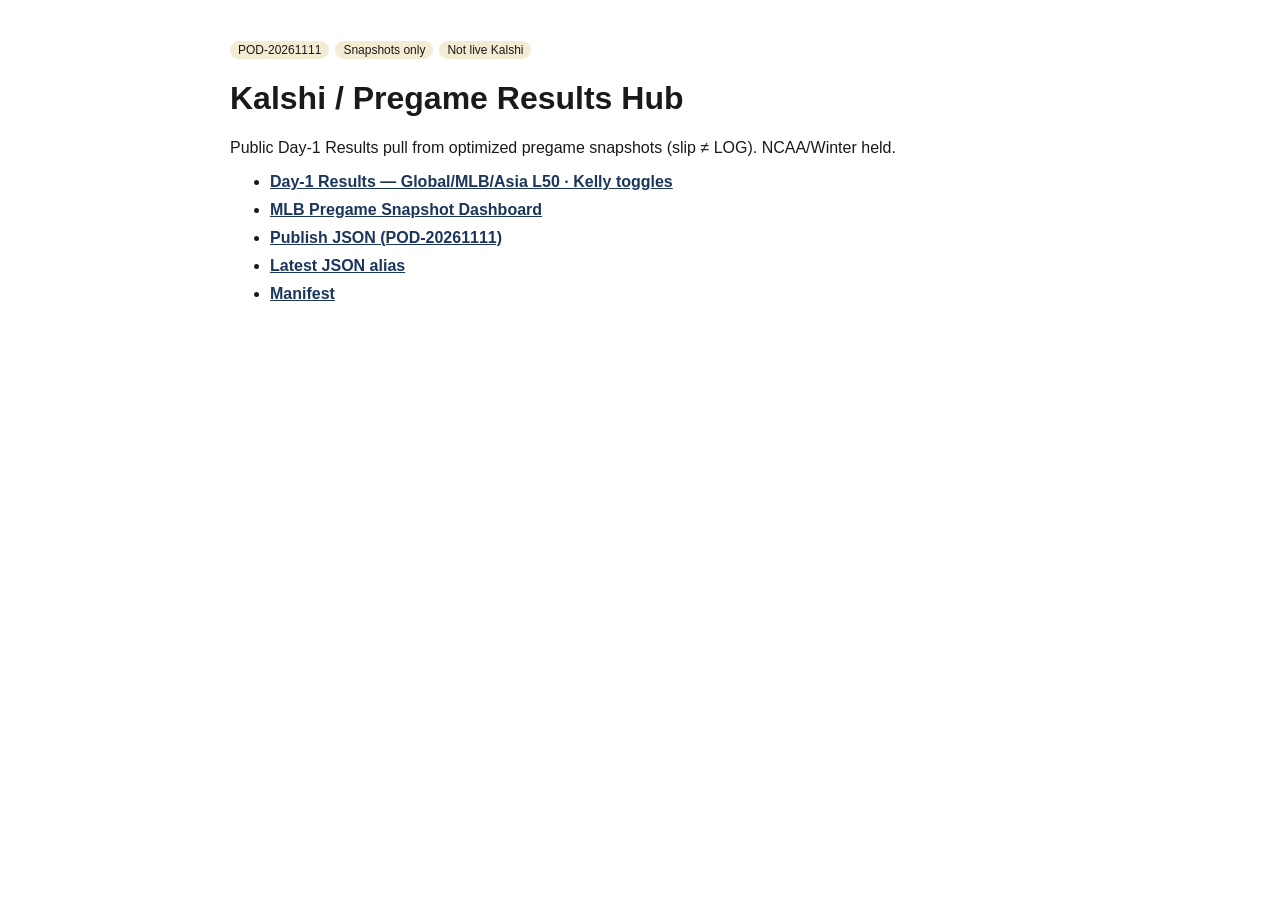
==== docs/kalshi/index.html @ b9e76f34 "docs: publish POD-20261111 Day-1 Results from pregame snapshots" ====
<!DOCTYPE html>
<html lang="en"><head><meta charset="utf-8"/><meta name="viewport" content="width=device-width,initial-scale=1"/>
<title>EyeBlackIQ · Day-1 Results Hub</title>
<style>
body{font-family:Segoe UI,sans-serif;max-width:820px;margin:40px auto;padding:0 16px;color:#1A1A1A}
a{color:#1B365D;font-weight:600}
.pill{display:inline-block;background:#F4EBD3;padding:2px 8px;border-radius:999px;font-size:12px;margin-right:6px}
li{margin:10px 0}
</style></head><body>
<span class="pill">POD-20261111</span><span class="pill">Snapshots only</span><span class="pill">Not live Kalshi</span>
<h1>Kalshi / Pregame Results Hub</h1>
<p>Public Day-1 Results pull from optimized pregame snapshots (slip ≠ LOG). NCAA/Winter held.</p>
<ul>
<li><a href="day1_results.html">Day-1 Results — Global/MLB/Asia L50 · Kelly toggles</a></li>
<li><a href="pregame_snapshot_dashboard.html">MLB Pregame Snapshot Dashboard</a></li>
<li><a href="../data/POD-20261111_day1_results.json">Publish JSON (POD-20261111)</a></li>
<li><a href="../data/day1_results_latest.json">Latest JSON alias</a></li>
<li><a href="../data/POD-20261111_manifest.json">Manifest</a></li>
</ul>
</body></html>
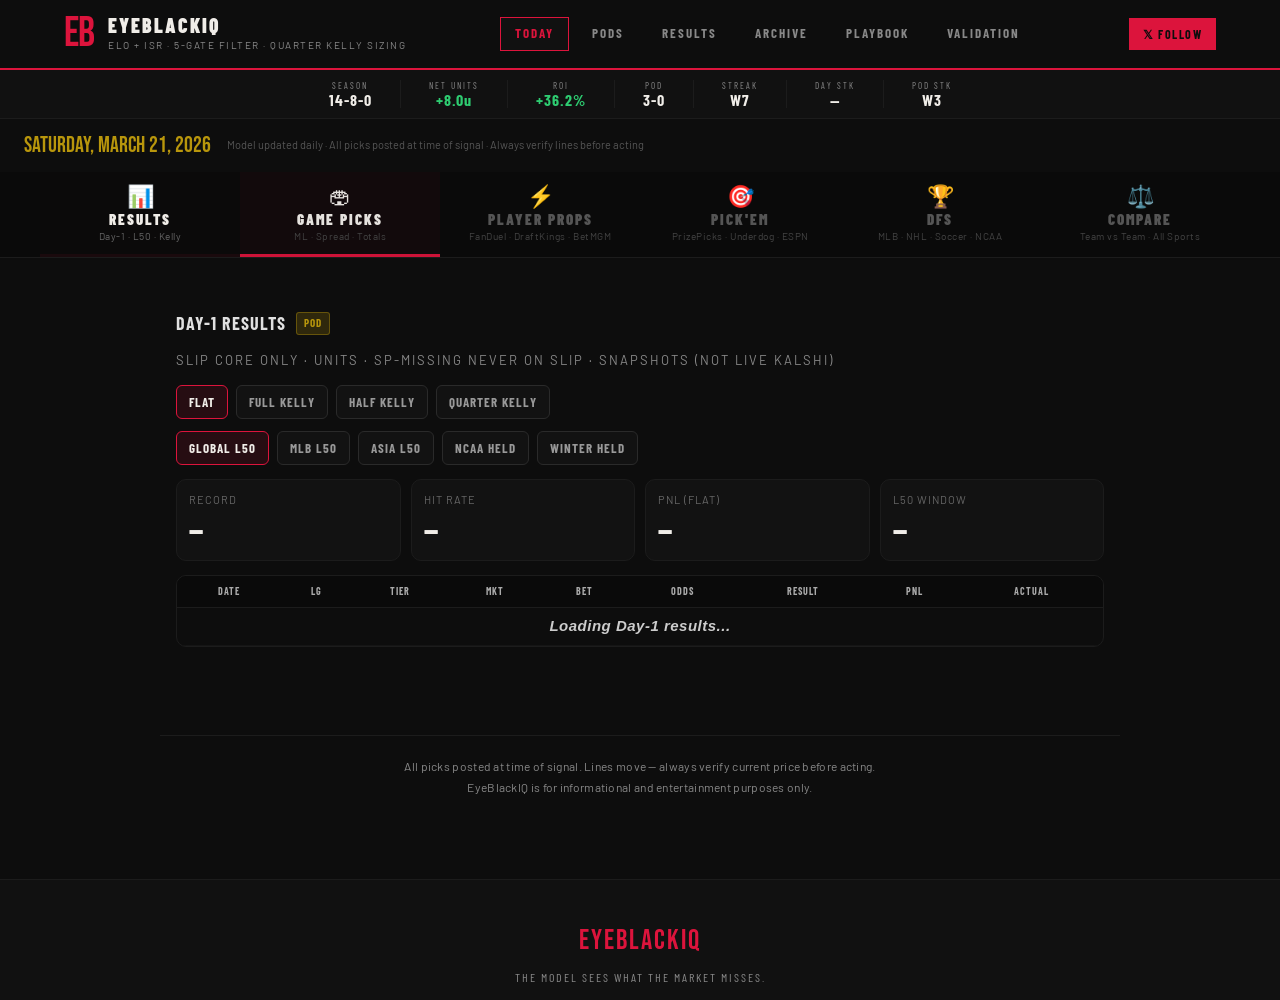
==== commit 4e84a2d9: "docs: main Results tab from Day-1 JSON + CNAME eyeblackiq.com Co-authored-by: Cursor <cursoragent@cu" ====
--- a/docs/kalshi/index.html
+++ b/docs/kalshi/index.html
@@ -1,20 +1,18 @@
-<!DOCTYPE html>
-<html lang="en"><head><meta charset="utf-8"/><meta name="viewport" content="width=device-width,initial-scale=1"/>
-<title>EyeBlackIQ · Day-1 Results Hub</title>
+﻿<!DOCTYPE html>
+<html lang="en">
+<head>
+<meta charset="utf-8"/>
+<meta name="viewport" content="width=device-width,initial-scale=1"/>
+<title>EyeBlackIQ Results</title>
+<meta http-equiv="refresh" content="0;url=../index.html#results"/>
+<link rel="canonical" href="../index.html#results"/>
 <style>
-body{font-family:Segoe UI,sans-serif;max-width:820px;margin:40px auto;padding:0 16px;color:#1A1A1A}
+body{font-family:Segoe UI,sans-serif;max-width:720px;margin:48px auto;padding:0 16px;color:#1A1A1A}
 a{color:#1B365D;font-weight:600}
-.pill{display:inline-block;background:#F4EBD3;padding:2px 8px;border-radius:999px;font-size:12px;margin-right:6px}
-li{margin:10px 0}
-</style></head><body>
-<span class="pill">POD-20261111</span><span class="pill">Snapshots only</span><span class="pill">Not live Kalshi</span>
-<h1>Kalshi / Pregame Results Hub</h1>
-<p>Public Day-1 Results pull from optimized pregame snapshots (slip ≠ LOG). NCAA/Winter held.</p>
-<ul>
-<li><a href="day1_results.html">Day-1 Results — Global/MLB/Asia L50 · Kelly toggles</a></li>
-<li><a href="pregame_snapshot_dashboard.html">MLB Pregame Snapshot Dashboard</a></li>
-<li><a href="../data/POD-20261111_day1_results.json">Publish JSON (POD-20261111)</a></li>
-<li><a href="../data/day1_results_latest.json">Latest JSON alias</a></li>
-<li><a href="../data/POD-20261111_manifest.json">Manifest</a></li>
-</ul>
-</body></html>
+</style>
+</head>
+<body>
+<p>Day-1 Results live on the main site.</p>
+<p><a href="../index.html#results">Open Results tab</a></p>
+</body>
+</html>
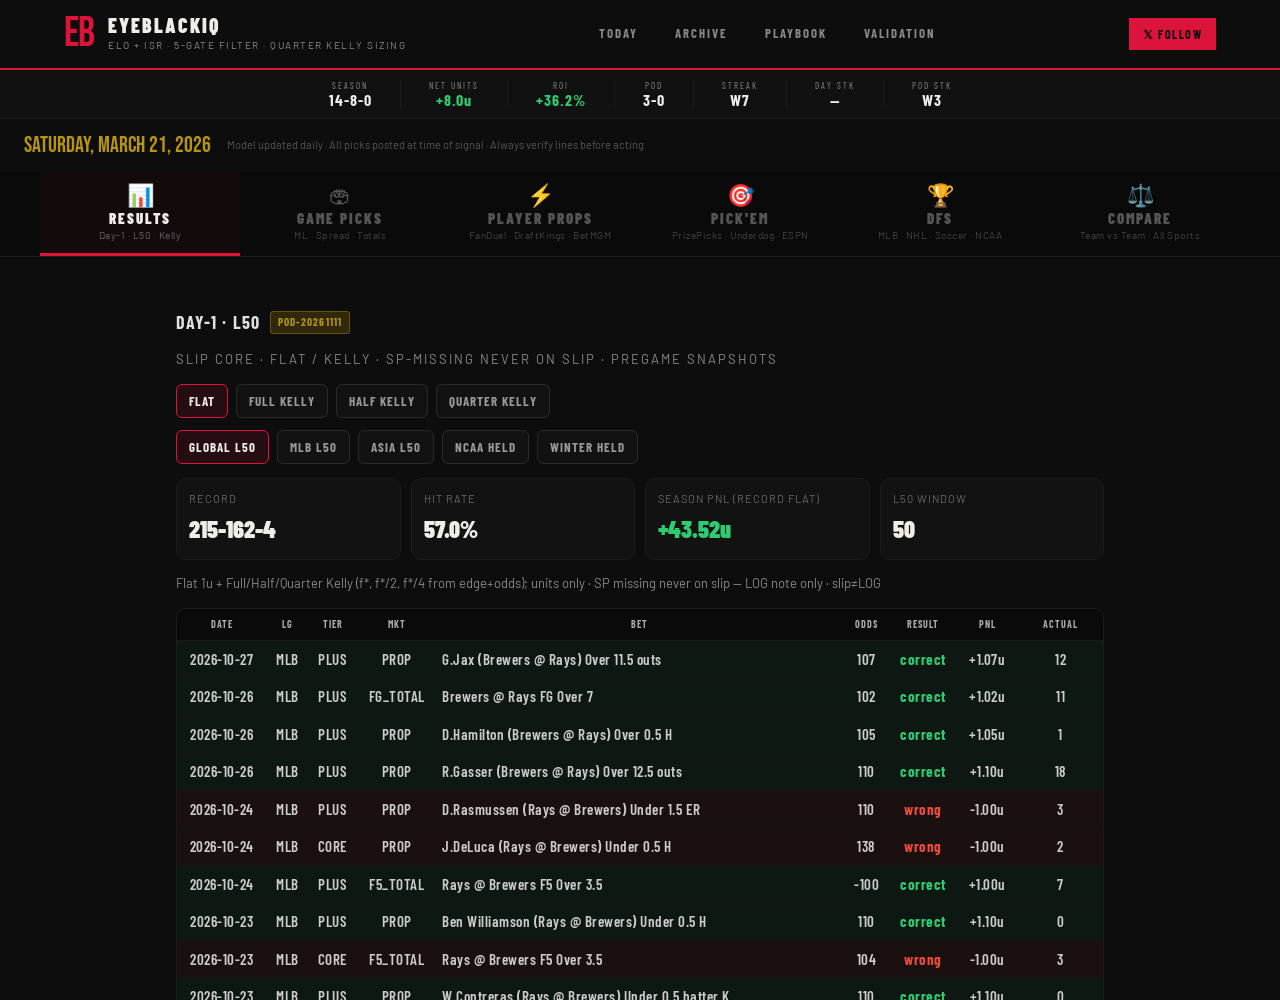
==== commit fbaca478: "docs: EyeBlackIQ brand lock; Results as tab; Day-1 L50 UX Site identity is EyeBlackIQ only. Results " ====
--- a/docs/kalshi/index.html
+++ b/docs/kalshi/index.html
@@ -3,7 +3,7 @@
 <head>
 <meta charset="utf-8"/>
 <meta name="viewport" content="width=device-width,initial-scale=1"/>
-<title>EyeBlackIQ Results</title>
+<title>EyeBlackIQ</title>
 <meta http-equiv="refresh" content="0;url=../index.html#results"/>
 <link rel="canonical" href="../index.html#results"/>
 <style>
@@ -12,7 +12,7 @@
 </style>
 </head>
 <body>
-<p>Day-1 Results live on the main site.</p>
-<p><a href="../index.html#results">Open Results tab</a></p>
+<p><strong>EyeBlackIQ</strong> — Day-1 L50 lives on the main site Results tab.</p>
+<p><a href="../index.html#results">Open EyeBlackIQ</a></p>
 </body>
 </html>
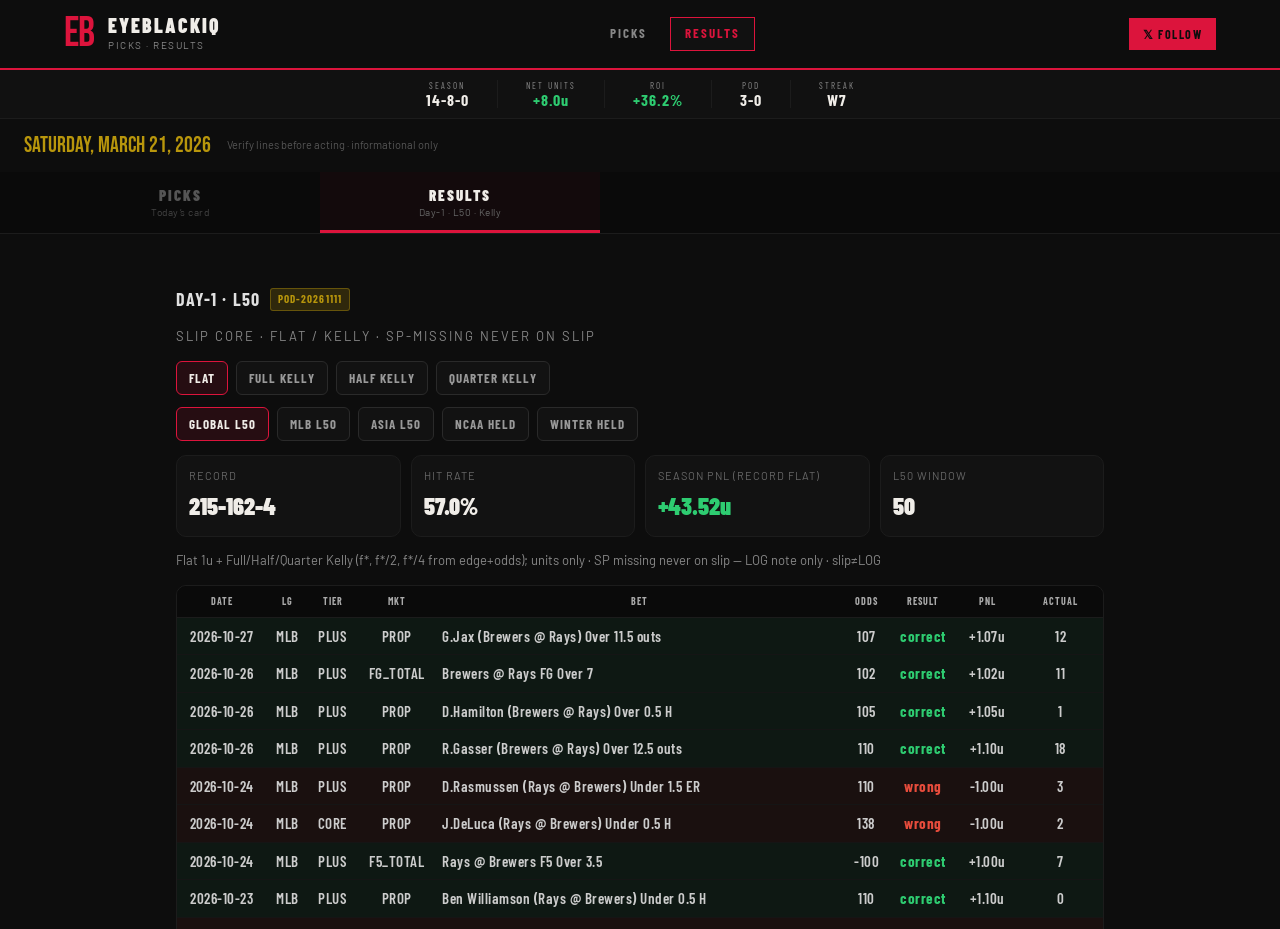
==== commit 16d1ccba: "docs: two-tab UI — Picks default, Results secondary Owner lock: only Picks + Results. Strip Props/Pi" ====
--- a/docs/kalshi/index.html
+++ b/docs/kalshi/index.html
@@ -6,13 +6,8 @@
 <title>EyeBlackIQ</title>
 <meta http-equiv="refresh" content="0;url=../index.html#results"/>
 <link rel="canonical" href="../index.html#results"/>
-<style>
-body{font-family:Segoe UI,sans-serif;max-width:720px;margin:48px auto;padding:0 16px;color:#1A1A1A}
-a{color:#1B365D;font-weight:600}
-</style>
 </head>
 <body>
-<p><strong>EyeBlackIQ</strong> — Day-1 L50 lives on the main site Results tab.</p>
-<p><a href="../index.html#results">Open EyeBlackIQ</a></p>
+<p><a href="../index.html#results">EyeBlackIQ Results tab</a></p>
 </body>
 </html>
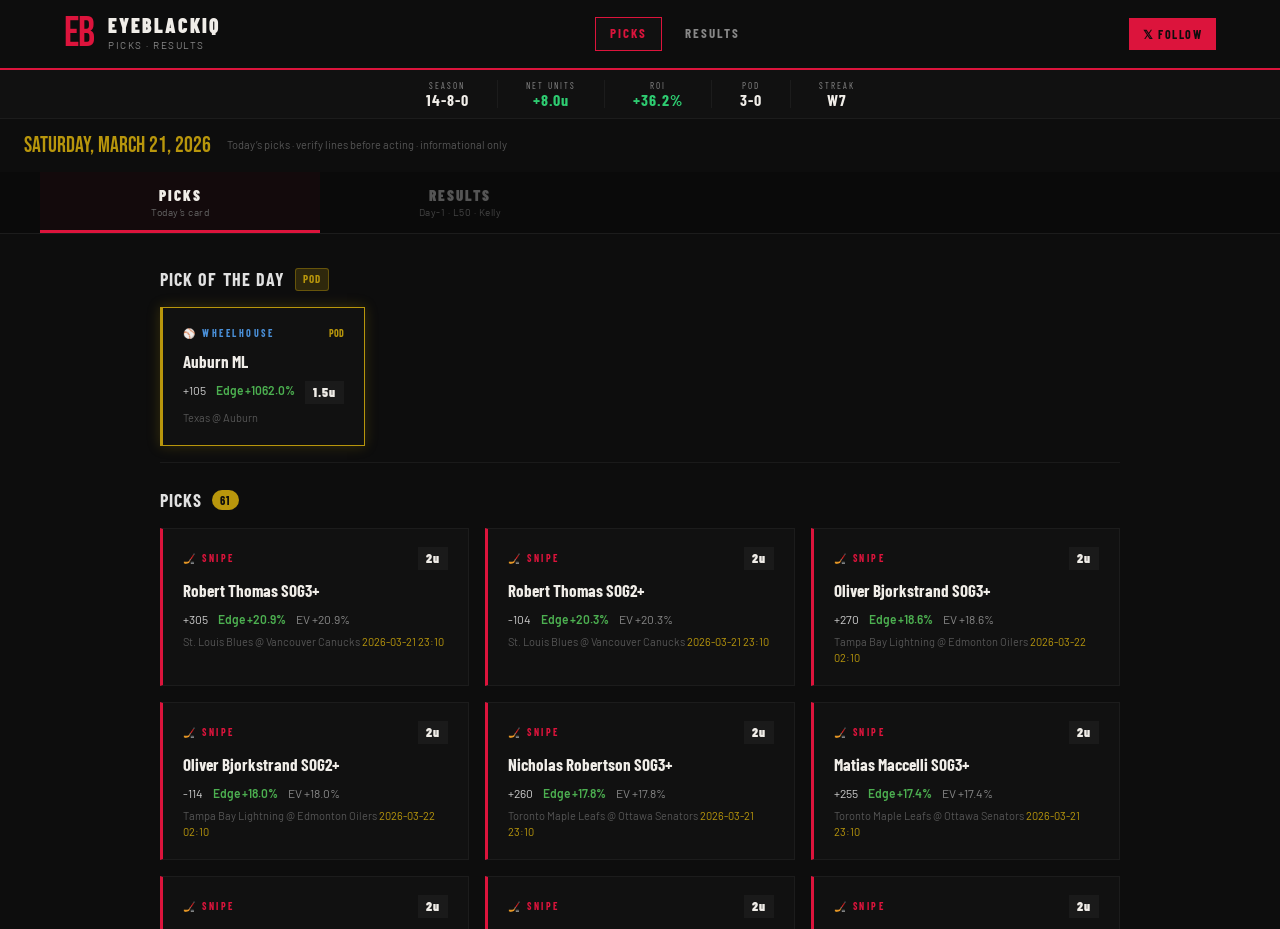
==== commit 14fb1c8e: "docs: Results tab without hash; clean / for both tabs Same-origin Picks+Results only. Strip #results" ====
--- a/docs/kalshi/index.html
+++ b/docs/kalshi/index.html
@@ -4,10 +4,10 @@
 <meta charset="utf-8"/>
 <meta name="viewport" content="width=device-width,initial-scale=1"/>
 <title>EyeBlackIQ</title>
-<meta http-equiv="refresh" content="0;url=../index.html#results"/>
-<link rel="canonical" href="../index.html#results"/>
+<meta http-equiv="refresh" content="0;url=../"/>
+<link rel="canonical" href="../"/>
 </head>
 <body>
-<p><a href="../index.html#results">EyeBlackIQ Results tab</a></p>
+<p><a href="../">EyeBlackIQ</a> — Picks + Results on the main site (same origin).</p>
 </body>
 </html>
